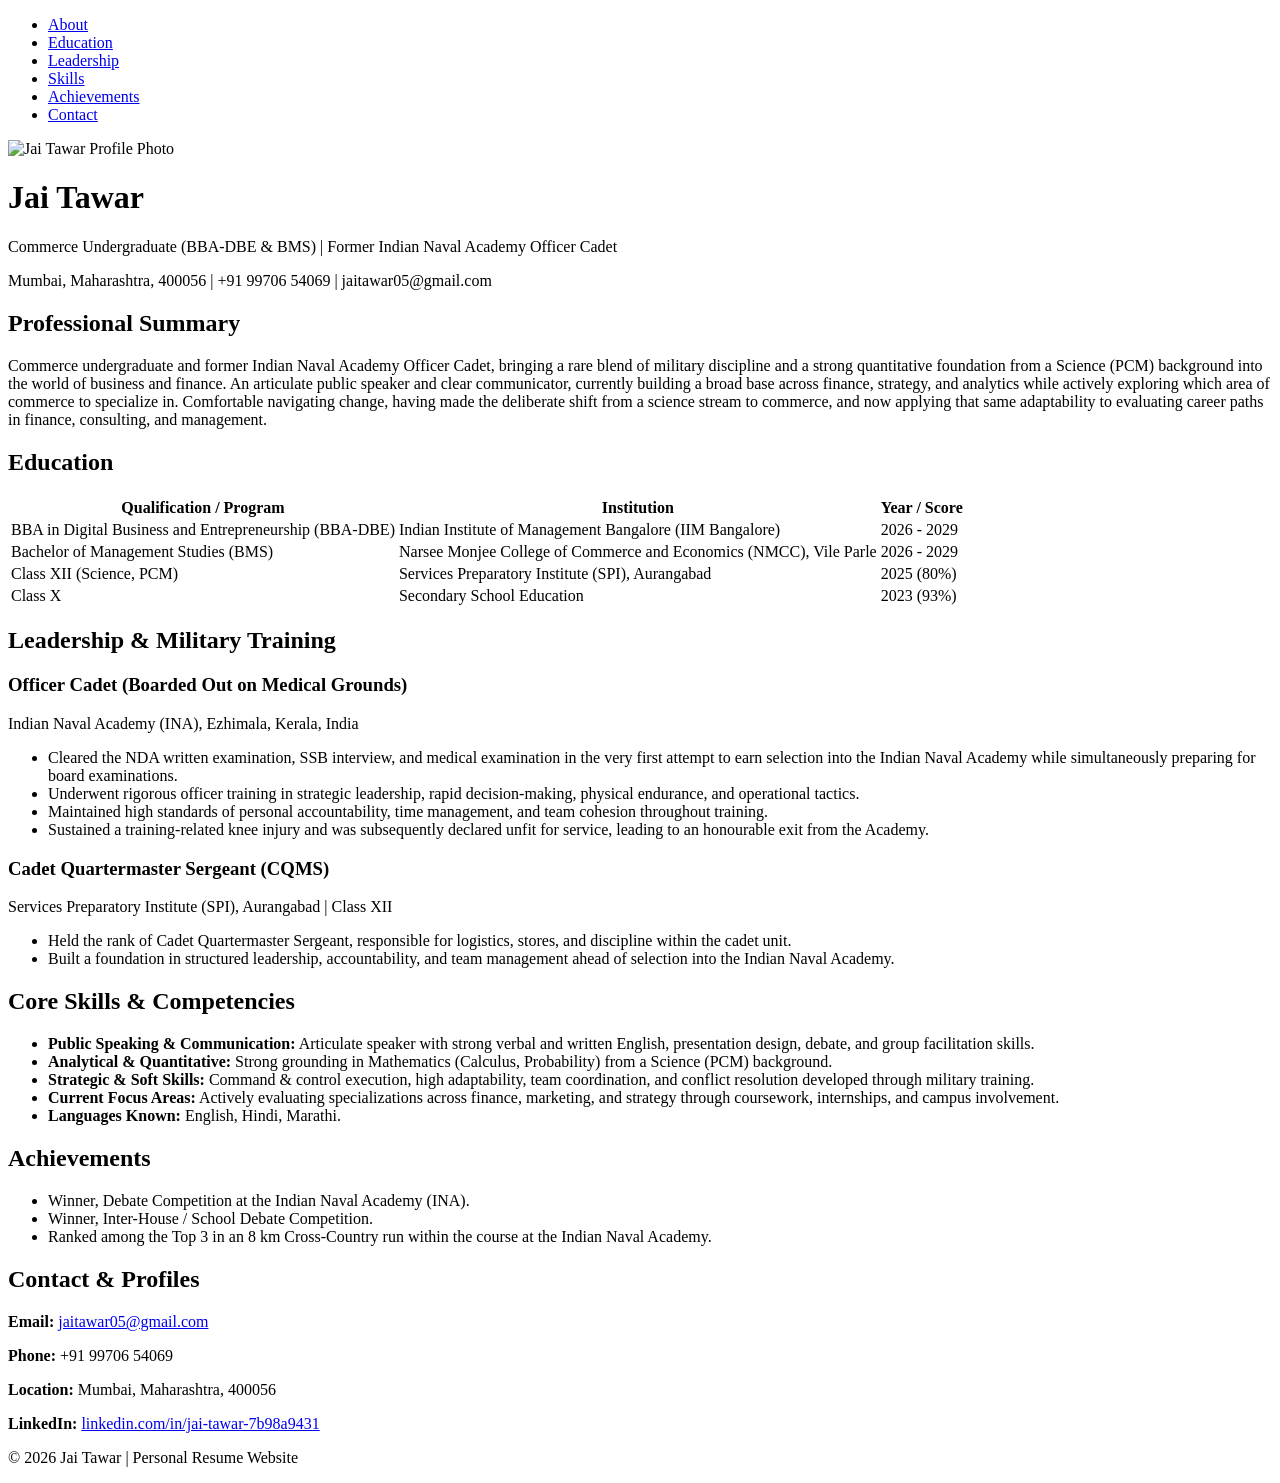
==== index.html @ 88f39ac0 "Rename index.html.html to index.html" ====
<!DOCTYPE html>
<html lang="en">
<head>
    <meta charset="UTF-8">
    <meta name="viewport" content="width=device-width, initial-scale=1.0">
    <title>Jai Tawar - Personal Resume</title>
    <link rel="stylesheet" href="style.css">
</head>
<body>

    <!-- Navigation Bar -->
    <nav id="navbar">
        <ul>
            <li><a href="#about">About</a></li>
            <li><a href="#education">Education</a></li>
            <li><a href="#leadership">Leadership</a></li>
            <li><a href="#skills">Skills</a></li>
            <li><a href="#achievements">Achievements</a></li>
            <li><a href="#contact">Contact</a></li>
        </ul>
    </nav>

    <!-- Header Section -->
    <header id="top-header">
        <img src="profile.jpg" alt="Jai Tawar Profile Photo" id="profile-pic">
        <h1>Jai Tawar</h1>
        <p class="tagline">Commerce Undergraduate (BBA-DBE &amp; BMS) | Former Indian Naval Academy Officer Cadet</p>
        <p class="contact-line">Mumbai, Maharashtra, 400056 | +91 99706 54069 | jaitawar05@gmail.com</p>
    </header>

    <!-- Main Content Container -->
    <main class="container">

        <!-- Professional Summary Section -->
        <section id="about" class="resume-section">
            <h2>Professional Summary</h2>
            <p>
                Commerce undergraduate and former Indian Naval Academy Officer Cadet, bringing a rare blend of military discipline and a strong quantitative foundation from a Science (PCM) background into the world of business and finance. An articulate public speaker and clear communicator, currently building a broad base across finance, strategy, and analytics while actively exploring which area of commerce to specialize in. Comfortable navigating change, having made the deliberate shift from a science stream to commerce, and now applying that same adaptability to evaluating career paths in finance, consulting, and management.
            </p>
        </section>

        <!-- Education Section -->
        <section id="education" class="resume-section">
            <h2>Education</h2>
            <table>
                <thead>
                    <tr>
                        <th>Qualification / Program</th>
                        <th>Institution</th>
                        <th>Year / Score</th>
                    </tr>
                </thead>
                <tbody>
                    <tr>
                        <td>BBA in Digital Business and Entrepreneurship (BBA-DBE)</td>
                        <td>Indian Institute of Management Bangalore (IIM Bangalore)</td>
                        <td>2026 - 2029</td>
                    </tr>
                    <tr>
                        <td>Bachelor of Management Studies (BMS)</td>
                        <td>Narsee Monjee College of Commerce and Economics (NMCC), Vile Parle</td>
                        <td>2026 - 2029</td>
                    </tr>
                    <tr>
                        <td>Class XII (Science, PCM)</td>
                        <td>Services Preparatory Institute (SPI), Aurangabad</td>
                        <td>2025 (80%)</td>
                    </tr>
                    <tr>
                        <td>Class X</td>
                        <td>Secondary School Education</td>
                        <td>2023 (93%)</td>
                    </tr>
                </tbody>
            </table>
        </section>

        <!-- Leadership & Military Training Section -->
        <section id="leadership" class="resume-section">
            <h2>Leadership &amp; Military Training</h2>

            <article class="experience-card">
                <h3>Officer Cadet (Boarded Out on Medical Grounds)</h3>
                <p class="sub-info">Indian Naval Academy (INA), Ezhimala, Kerala, India</p>
                <ul>
                    <li>Cleared the NDA written examination, SSB interview, and medical examination in the very first attempt to earn selection into the Indian Naval Academy while simultaneously preparing for board examinations.</li>
                    <li>Underwent rigorous officer training in strategic leadership, rapid decision-making, physical endurance, and operational tactics.</li>
                    <li>Maintained high standards of personal accountability, time management, and team cohesion throughout training.</li>
                    <li>Sustained a training-related knee injury and was subsequently declared unfit for service, leading to an honourable exit from the Academy.</li>
                </ul>
            </article>

            <article class="experience-card">
                <h3>Cadet Quartermaster Sergeant (CQMS)</h3>
                <p class="sub-info">Services Preparatory Institute (SPI), Aurangabad | Class XII</p>
                <ul>
                    <li>Held the rank of Cadet Quartermaster Sergeant, responsible for logistics, stores, and discipline within the cadet unit.</li>
                    <li>Built a foundation in structured leadership, accountability, and team management ahead of selection into the Indian Naval Academy.</li>
                </ul>
            </article>
        </section>

        <!-- Core Skills & Competencies Section -->
        <section id="skills" class="resume-section">
            <h2>Core Skills &amp; Competencies</h2>
            <ul class="skills-list">
                <li><strong>Public Speaking &amp; Communication:</strong> Articulate speaker with strong verbal and written English, presentation design, debate, and group facilitation skills.</li>
                <li><strong>Analytical &amp; Quantitative:</strong> Strong grounding in Mathematics (Calculus, Probability) from a Science (PCM) background.</li>
                <li><strong>Strategic &amp; Soft Skills:</strong> Command &amp; control execution, high adaptability, team coordination, and conflict resolution developed through military training.</li>
                <li><strong>Current Focus Areas:</strong> Actively evaluating specializations across finance, marketing, and strategy through coursework, internships, and campus involvement.</li>
                <li><strong>Languages Known:</strong> English, Hindi, Marathi.</li>
            </ul>
        </section>

        <!-- Achievements Section -->
        <section id="achievements" class="resume-section">
            <h2>Achievements</h2>
            <ul>
                <li>Winner, Debate Competition at the Indian Naval Academy (INA).</li>
                <li>Winner, Inter-House / School Debate Competition.</li>
                <li>Ranked among the Top 3 in an 8 km Cross-Country run within the course at the Indian Naval Academy.</li>
            </ul>
        </section>

        <!-- Contact Section -->
        <section id="contact" class="resume-section">
            <h2>Contact &amp; Profiles</h2>
            <p><strong>Email:</strong> <a href="mailto:jaitawar05@gmail.com">jaitawar05@gmail.com</a></p>
            <p><strong>Phone:</strong> +91 99706 54069</p>
            <p><strong>Location:</strong> Mumbai, Maharashtra, 400056</p>
            <p><strong>LinkedIn:</strong> <a href="https://www.linkedin.com/in/jai-tawar-7b98a9431" target="_blank">linkedin.com/in/jai-tawar-7b98a9431</a></p>
        </section>

    </main>

    <!-- Footer -->
    <footer id="page-footer">
        <p>&copy; 2026 Jai Tawar | Personal Resume Website</p>
    </footer>

</body>
</html>
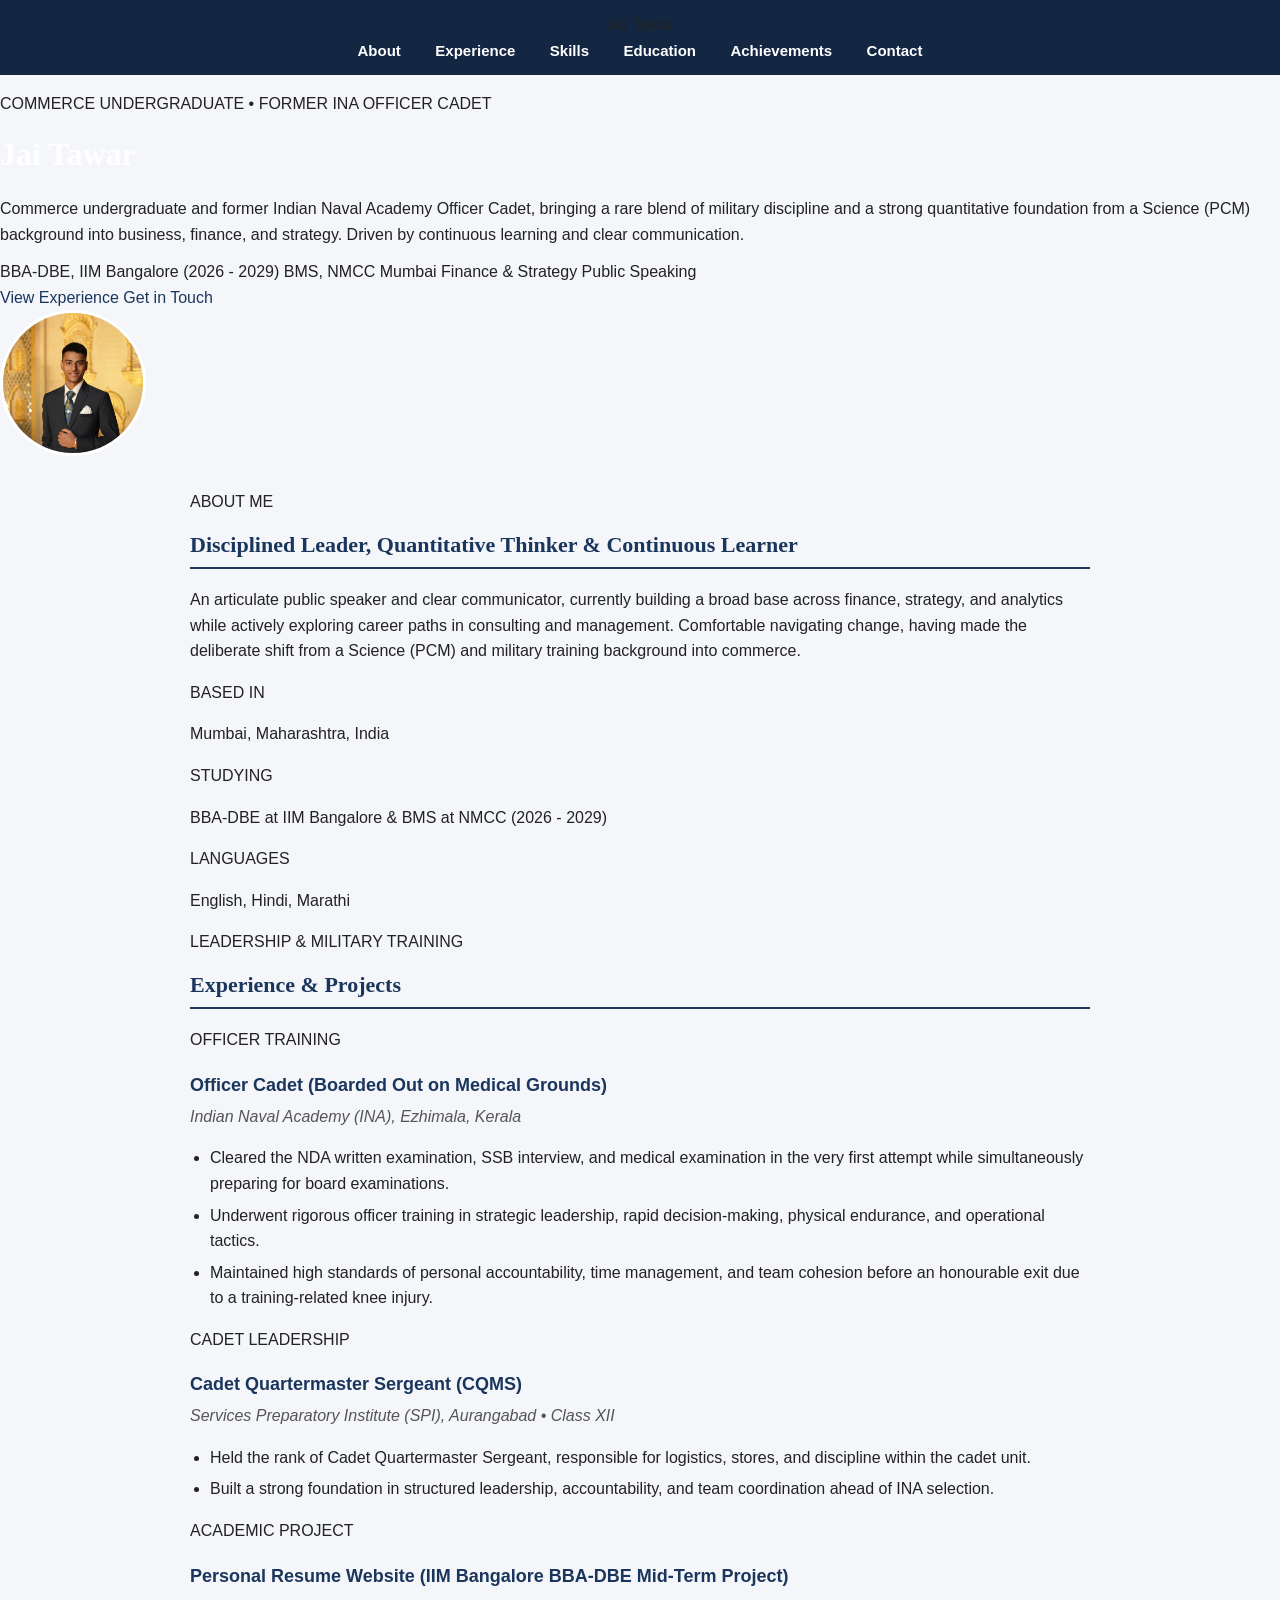
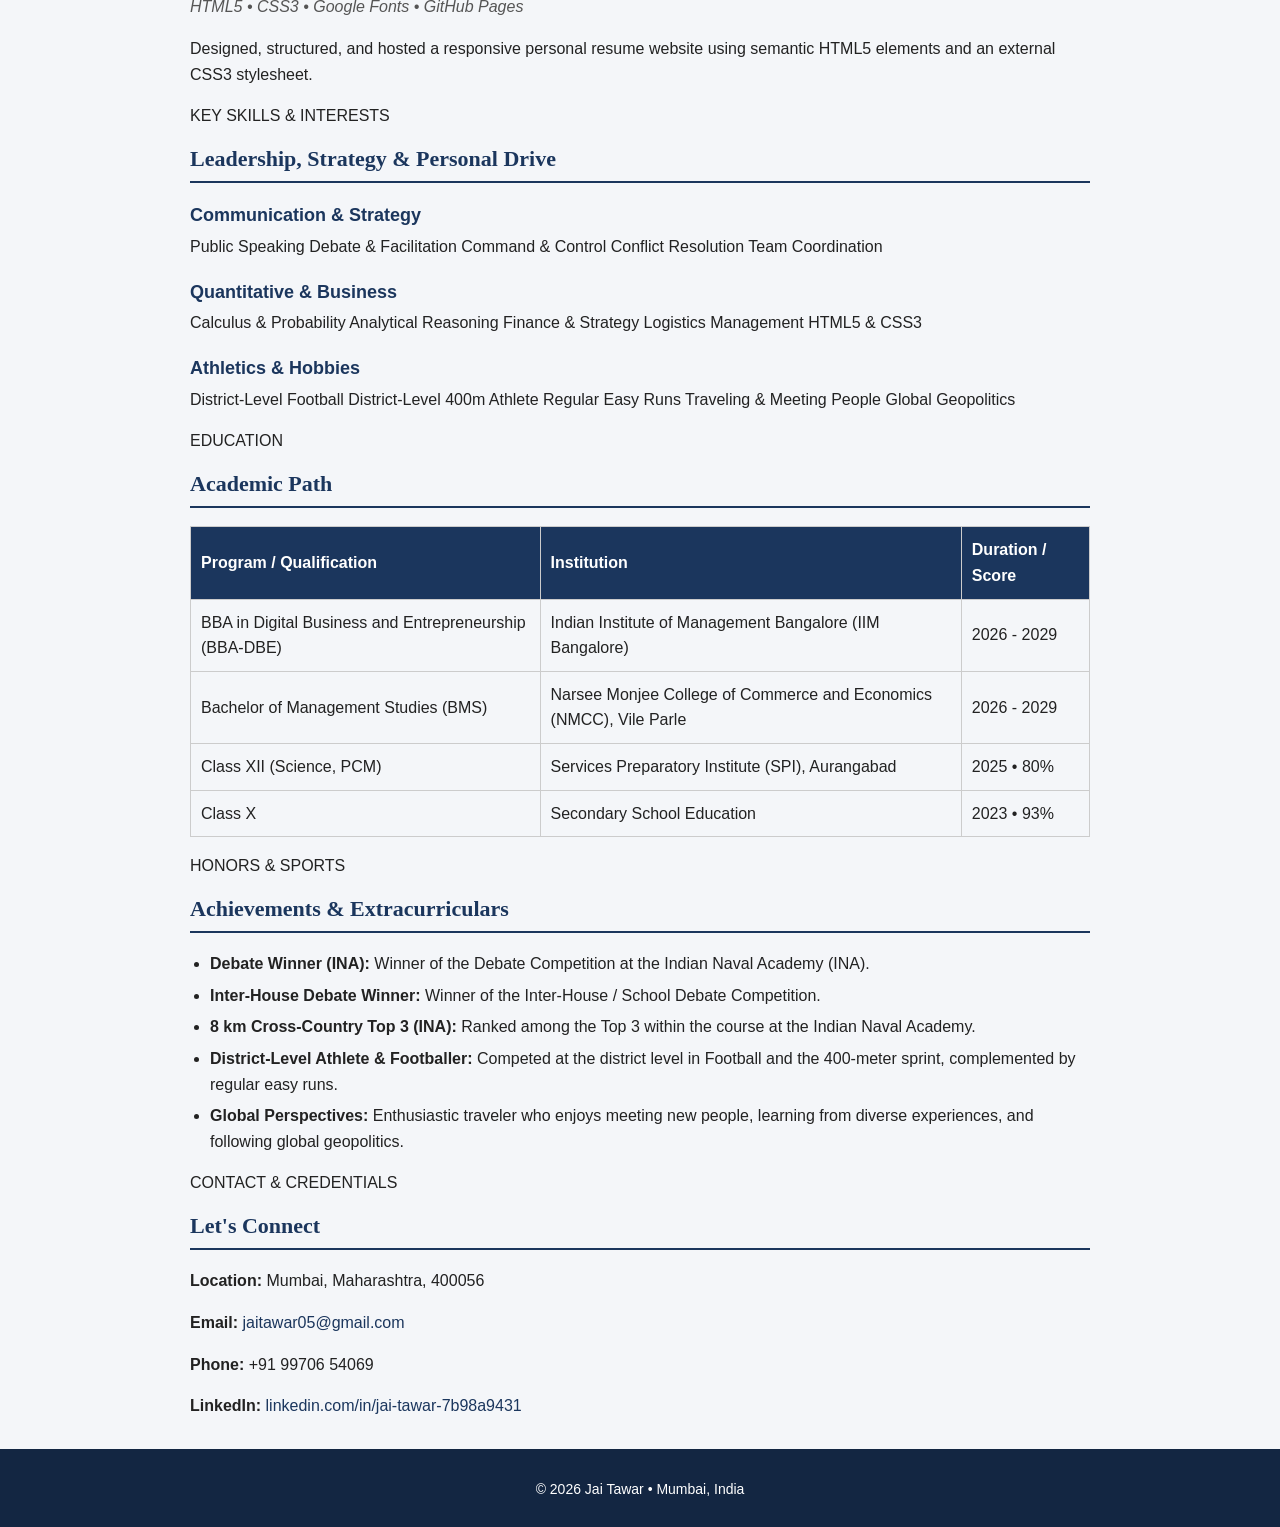
==== commit 1afa5c28: "Update index.html" ====
--- a/index.html
+++ b/index.html
@@ -4,50 +4,156 @@
     <meta charset="UTF-8">
     <meta name="viewport" content="width=device-width, initial-scale=1.0">
     <title>Jai Tawar - Personal Resume</title>
+    <!-- Google Fonts for Editorial Heading & Clean Body Readability -->
+    <link rel="preconnect" href="https://fonts.googleapis.com">
+    <link rel="preconnect" href="https://fonts.gstatic.com" crossorigin>
+    <link href="https://fonts.googleapis.com/css2?family=Plus+Jakarta+Sans:wght@400;500;600;700&display=swap" rel="stylesheet">
     <link rel="stylesheet" href="style.css">
 </head>
 <body>
 
-    <!-- Navigation Bar -->
+    <!-- Sticky Top Navigation Bar -->
     <nav id="navbar">
-        <ul>
-            <li><a href="#about">About</a></li>
-            <li><a href="#education">Education</a></li>
-            <li><a href="#leadership">Leadership</a></li>
-            <li><a href="#skills">Skills</a></li>
-            <li><a href="#achievements">Achievements</a></li>
-            <li><a href="#contact">Contact</a></li>
-        </ul>
+        <div class="nav-inner">
+            <span class="brand-name">Jai Tawar</span>
+            <ul>
+                <li><a href="#about">About</a></li>
+                <li><a href="#leadership">Experience</a></li>
+                <li><a href="#skills">Skills</a></li>
+                <li><a href="#education">Education</a></li>
+                <li><a href="#achievements">Achievements</a></li>
+                <li><a href="#contact">Contact</a></li>
+            </ul>
+        </div>
     </nav>
 
-    <!-- Header Section -->
-    <header id="top-header">
-        <img src="profile.jpg" alt="Jai Tawar Profile Photo" id="profile-pic">
-        <h1>Jai Tawar</h1>
-        <p class="tagline">Commerce Undergraduate (BBA-DBE &amp; BMS) | Former Indian Naval Academy Officer Cadet</p>
-        <p class="contact-line">Mumbai, Maharashtra, 400056 | +91 99706 54069 | jaitawar05@gmail.com</p>
+    <!-- Split Hero Header Section -->
+    <header id="hero-banner">
+        <div class="hero-inner">
+            <div class="hero-text">
+                <p class="eyebrow-gold">COMMERCE UNDERGRADUATE &bull; FORMER INA OFFICER CADET</p>
+                <h1>Jai Tawar</h1>
+                <p class="hero-bio">
+                    Commerce undergraduate and former Indian Naval Academy Officer Cadet, bringing a rare blend of military discipline and a strong quantitative foundation from a Science (PCM) background into business, finance, and strategy. Driven by continuous learning and clear communication.
+                </p>
+                <div class="pill-row">
+                    <span class="pill-tag">BBA-DBE, IIM Bangalore (2026 - 2029)</span>
+                    <span class="pill-tag">BMS, NMCC Mumbai</span>
+                    <span class="pill-tag">Finance &amp; Strategy</span>
+                    <span class="pill-tag">Public Speaking</span>
+                </div>
+                <div class="hero-buttons">
+                    <a href="#leadership" class="btn-gold">View Experience</a>
+                    <a href="#contact" class="btn-outline">Get in Touch</a>
+                </div>
+            </div>
+            <div class="hero-photo-box">
+                <img src="profile.jpg" alt="Jai Tawar Portrait" id="profile-pic">
+            </div>
+        </div>
     </header>
 
     <!-- Main Content Container -->
     <main class="container">
 
-        <!-- Professional Summary Section -->
-        <section id="about" class="resume-section">
-            <h2>Professional Summary</h2>
-            <p>
-                Commerce undergraduate and former Indian Naval Academy Officer Cadet, bringing a rare blend of military discipline and a strong quantitative foundation from a Science (PCM) background into the world of business and finance. An articulate public speaker and clear communicator, currently building a broad base across finance, strategy, and analytics while actively exploring which area of commerce to specialize in. Comfortable navigating change, having made the deliberate shift from a science stream to commerce, and now applying that same adaptability to evaluating career paths in finance, consulting, and management.
-            </p>
-        </section>
-
-        <!-- Education Section -->
-        <section id="education" class="resume-section">
-            <h2>Education</h2>
+        <!-- About Me Card -->
+        <section id="about" class="card-section">
+            <p class="section-label">ABOUT ME</p>
+            <h2>Disciplined Leader, Quantitative Thinker &amp; Continuous Learner</h2>
+            <div class="about-left">
+                <p>
+                    An articulate public speaker and clear communicator, currently building a broad base across finance, strategy, and analytics while actively exploring career paths in consulting and management. Comfortable navigating change, having made the deliberate shift from a Science (PCM) and military training background into commerce.
+                </p>
+            </div>
+            <div class="about-right">
+                <p class="meta-title">BASED IN</p>
+                <p class="meta-value">Mumbai, Maharashtra, India</p>
+                <p class="meta-title">STUDYING</p>
+                <p class="meta-value">BBA-DBE at IIM Bangalore &amp; BMS at NMCC (2026 - 2029)</p>
+                <p class="meta-title">LANGUAGES</p>
+                <p class="meta-value">English, Hindi, Marathi</p>
+            </div>
+        </section>
+
+        <!-- Leadership & Military Training Card -->
+        <section id="leadership" class="card-section">
+            <p class="section-label">LEADERSHIP &amp; MILITARY TRAINING</p>
+            <h2>Experience &amp; Projects</h2>
+
+            <article class="sub-card">
+                <p class="card-tag">OFFICER TRAINING</p>
+                <h3>Officer Cadet (Boarded Out on Medical Grounds)</h3>
+                <p class="sub-info">Indian Naval Academy (INA), Ezhimala, Kerala</p>
+                <ul>
+                    <li>Cleared the NDA written examination, SSB interview, and medical examination in the very first attempt while simultaneously preparing for board examinations.</li>
+                    <li>Underwent rigorous officer training in strategic leadership, rapid decision-making, physical endurance, and operational tactics.</li>
+                    <li>Maintained high standards of personal accountability, time management, and team cohesion before an honourable exit due to a training-related knee injury.</li>
+                </ul>
+            </article>
+
+            <article class="sub-card">
+                <p class="card-tag">CADET LEADERSHIP</p>
+                <h3>Cadet Quartermaster Sergeant (CQMS)</h3>
+                <p class="sub-info">Services Preparatory Institute (SPI), Aurangabad &bull; Class XII</p>
+                <ul>
+                    <li>Held the rank of Cadet Quartermaster Sergeant, responsible for logistics, stores, and discipline within the cadet unit.</li>
+                    <li>Built a strong foundation in structured leadership, accountability, and team coordination ahead of INA selection.</li>
+                </ul>
+            </article>
+
+            <article class="sub-card full-width-card">
+                <p class="card-tag">ACADEMIC PROJECT</p>
+                <h3>Personal Resume Website (IIM Bangalore BBA-DBE Mid-Term Project)</h3>
+                <p class="sub-info">HTML5 &bull; CSS3 &bull; Google Fonts &bull; GitHub Pages</p>
+                <p>
+                    Designed, structured, and hosted a responsive personal resume website using semantic HTML5 elements and an external CSS3 stylesheet.
+                </p>
+            </article>
+        </section>
+
+        <!-- Key Skills & Hobbies Section -->
+        <section id="skills" class="card-section">
+            <p class="section-label">KEY SKILLS &amp; INTERESTS</p>
+            <h2>Leadership, Strategy &amp; Personal Drive</h2>
+
+            <div class="three-col-box">
+                <h3>Communication &amp; Strategy</h3>
+                <span class="skill-pill">Public Speaking</span>
+                <span class="skill-pill">Debate &amp; Facilitation</span>
+                <span class="skill-pill">Command &amp; Control</span>
+                <span class="skill-pill">Conflict Resolution</span>
+                <span class="skill-pill">Team Coordination</span>
+            </div>
+
+            <div class="three-col-box">
+                <h3>Quantitative &amp; Business</h3>
+                <span class="skill-pill">Calculus &amp; Probability</span>
+                <span class="skill-pill">Analytical Reasoning</span>
+                <span class="skill-pill">Finance &amp; Strategy</span>
+                <span class="skill-pill">Logistics Management</span>
+                <span class="skill-pill">HTML5 &amp; CSS3</span>
+            </div>
+
+            <div class="three-col-box">
+                <h3>Athletics &amp; Hobbies</h3>
+                <span class="skill-pill">District-Level Football</span>
+                <span class="skill-pill">District-Level 400m Athlete</span>
+                <span class="skill-pill">Regular Easy Runs</span>
+                <span class="skill-pill">Traveling &amp; Meeting People</span>
+                <span class="skill-pill">Global Geopolitics</span>
+            </div>
+        </section>
+
+        <!-- Education Path Section -->
+        <section id="education" class="card-section">
+            <p class="section-label">EDUCATION</p>
+            <h2>Academic Path</h2>
             <table>
                 <thead>
                     <tr>
-                        <th>Qualification / Program</th>
+                        <th>Program / Qualification</th>
                         <th>Institution</th>
-                        <th>Year / Score</th>
+                        <th>Duration / Score</th>
                     </tr>
                 </thead>
                 <tbody>
@@ -64,70 +170,37 @@
                     <tr>
                         <td>Class XII (Science, PCM)</td>
                         <td>Services Preparatory Institute (SPI), Aurangabad</td>
-                        <td>2025 (80%)</td>
+                        <td>2025 &bull; 80%</td>
                     </tr>
                     <tr>
                         <td>Class X</td>
                         <td>Secondary School Education</td>
-                        <td>2023 (93%)</td>
+                        <td>2023 &bull; 93%</td>
                     </tr>
                 </tbody>
             </table>
         </section>
 
-        <!-- Leadership & Military Training Section -->
-        <section id="leadership" class="resume-section">
-            <h2>Leadership &amp; Military Training</h2>
-
-            <article class="experience-card">
-                <h3>Officer Cadet (Boarded Out on Medical Grounds)</h3>
-                <p class="sub-info">Indian Naval Academy (INA), Ezhimala, Kerala, India</p>
-                <ul>
-                    <li>Cleared the NDA written examination, SSB interview, and medical examination in the very first attempt to earn selection into the Indian Naval Academy while simultaneously preparing for board examinations.</li>
-                    <li>Underwent rigorous officer training in strategic leadership, rapid decision-making, physical endurance, and operational tactics.</li>
-                    <li>Maintained high standards of personal accountability, time management, and team cohesion throughout training.</li>
-                    <li>Sustained a training-related knee injury and was subsequently declared unfit for service, leading to an honourable exit from the Academy.</li>
-                </ul>
-            </article>
-
-            <article class="experience-card">
-                <h3>Cadet Quartermaster Sergeant (CQMS)</h3>
-                <p class="sub-info">Services Preparatory Institute (SPI), Aurangabad | Class XII</p>
-                <ul>
-                    <li>Held the rank of Cadet Quartermaster Sergeant, responsible for logistics, stores, and discipline within the cadet unit.</li>
-                    <li>Built a foundation in structured leadership, accountability, and team management ahead of selection into the Indian Naval Academy.</li>
-                </ul>
-            </article>
-        </section>
-
-        <!-- Core Skills & Competencies Section -->
-        <section id="skills" class="resume-section">
-            <h2>Core Skills &amp; Competencies</h2>
-            <ul class="skills-list">
-                <li><strong>Public Speaking &amp; Communication:</strong> Articulate speaker with strong verbal and written English, presentation design, debate, and group facilitation skills.</li>
-                <li><strong>Analytical &amp; Quantitative:</strong> Strong grounding in Mathematics (Calculus, Probability) from a Science (PCM) background.</li>
-                <li><strong>Strategic &amp; Soft Skills:</strong> Command &amp; control execution, high adaptability, team coordination, and conflict resolution developed through military training.</li>
-                <li><strong>Current Focus Areas:</strong> Actively evaluating specializations across finance, marketing, and strategy through coursework, internships, and campus involvement.</li>
-                <li><strong>Languages Known:</strong> English, Hindi, Marathi.</li>
+        <!-- Honors & Achievements Section -->
+        <section id="achievements" class="card-section">
+            <p class="section-label">HONORS &amp; SPORTS</p>
+            <h2>Achievements &amp; Extracurriculars</h2>
+            <ul>
+                <li><strong>Debate Winner (INA):</strong> Winner of the Debate Competition at the Indian Naval Academy (INA).</li>
+                <li><strong>Inter-House Debate Winner:</strong> Winner of the Inter-House / School Debate Competition.</li>
+                <li><strong>8 km Cross-Country Top 3 (INA):</strong> Ranked among the Top 3 within the course at the Indian Naval Academy.</li>
+                <li><strong>District-Level Athlete &amp; Footballer:</strong> Competed at the district level in Football and the 400-meter sprint, complemented by regular easy runs.</li>
+                <li><strong>Global Perspectives:</strong> Enthusiastic traveler who enjoys meeting new people, learning from diverse experiences, and following global geopolitics.</li>
             </ul>
         </section>
 
-        <!-- Achievements Section -->
-        <section id="achievements" class="resume-section">
-            <h2>Achievements</h2>
-            <ul>
-                <li>Winner, Debate Competition at the Indian Naval Academy (INA).</li>
-                <li>Winner, Inter-House / School Debate Competition.</li>
-                <li>Ranked among the Top 3 in an 8 km Cross-Country run within the course at the Indian Naval Academy.</li>
-            </ul>
-        </section>
-
         <!-- Contact Section -->
-        <section id="contact" class="resume-section">
-            <h2>Contact &amp; Profiles</h2>
+        <section id="contact" class="card-section">
+            <p class="section-label">CONTACT &amp; CREDENTIALS</p>
+            <h2>Let's Connect</h2>
+            <p><strong>Location:</strong> Mumbai, Maharashtra, 400056</p>
             <p><strong>Email:</strong> <a href="mailto:jaitawar05@gmail.com">jaitawar05@gmail.com</a></p>
             <p><strong>Phone:</strong> +91 99706 54069</p>
-            <p><strong>Location:</strong> Mumbai, Maharashtra, 400056</p>
             <p><strong>LinkedIn:</strong> <a href="https://www.linkedin.com/in/jai-tawar-7b98a9431" target="_blank">linkedin.com/in/jai-tawar-7b98a9431</a></p>
         </section>
 
@@ -135,7 +208,7 @@
 
     <!-- Footer -->
     <footer id="page-footer">
-        <p>&copy; 2026 Jai Tawar | Personal Resume Website</p>
+        <p>&copy; 2026 Jai Tawar &bull; Mumbai, India</p>
     </footer>
 
 </body>
--- a/style.css
+++ b/style.css
@@ -0,0 +1,161 @@
+/* Element Selectors for Base Styling */
+body {
+    font-family: Arial, Helvetica, sans-serif;
+    background-color: #f4f6f9;
+    color: #222222;
+    margin: 0;
+    padding: 0;
+    line-height: 1.6;
+}
+
+h1 {
+    font-family: Georgia, "Times New Roman", serif;
+    font-size: 32px;
+    margin: 10px 0 5px 0;
+    color: #ffffff;
+}
+
+h2 {
+    font-family: Georgia, "Times New Roman", serif;
+    font-size: 22px;
+    color: #1b365d;
+    border-bottom: 2px solid #1b365d;
+    padding-bottom: 5px;
+    margin-top: 0;
+}
+
+h3 {
+    font-size: 18px;
+    color: #1b365d;
+    margin-bottom: 4px;
+}
+
+p {
+    margin-bottom: 12px;
+}
+
+ul {
+    padding-left: 20px;
+}
+
+li {
+    margin-bottom: 6px;
+}
+
+a {
+    color: #1b365d;
+    text-decoration: none;
+}
+
+a:hover {
+    text-decoration: underline;
+}
+
+/* Table Styling for Education Section */
+table {
+    width: 100%;
+    border-collapse: collapse;
+    margin-top: 10px;
+}
+
+th, td {
+    border: 1px solid #cccccc;
+    padding: 10px;
+    text-align: left;
+}
+
+th {
+    background-color: #1b365d;
+    color: #ffffff;
+}
+
+/* ID Selectors for Unique Page Sections */
+#navbar {
+    background-color: #132642;
+    padding: 12px 0;
+    text-align: center;
+    position: sticky;
+    top: 0;
+}
+
+#navbar ul {
+    list-style-type: none;
+    margin: 0;
+    padding: 0;
+}
+
+#navbar li {
+    display: inline-block;
+    margin: 0 15px;
+}
+
+#navbar a {
+    color: #ffffff;
+    font-weight: bold;
+    font-size: 15px;
+}
+
+#top-header {
+    background-color: #1b365d;
+    color: #ffffff;
+    text-align: center;
+    padding: 35px 20px;
+}
+
+#profile-pic {
+    width: 140px;
+    height: 140px;
+    border-radius: 50%;
+    border: 3px solid #ffffff;
+    object-fit: cover;
+    object-position: top;
+}
+
+#page-footer {
+    background-color: #132642;
+    color: #ffffff;
+    text-align: center;
+    padding: 15px;
+    margin-top: 30px;
+    font-size: 14px;
+}
+
+/* Class Selectors for Reusable Containers and Text */
+.container {
+    width: 85%;
+    max-width: 900px;
+    margin: 25px auto;
+}
+
+.resume-section {
+    background-color: #ffffff;
+    padding: 25px;
+    margin-bottom: 20px;
+    border: 1px solid #dddddd;
+}
+
+.experience-card {
+    background-color: #f9fbfd;
+    border-left: 4px solid #1b365d;
+    padding: 12px 18px;
+    margin-bottom: 15px;
+}
+
+.tagline {
+    font-size: 16px;
+    color: #e0e8f5;
+    margin: 5px 0;
+}
+
+.contact-line {
+    font-size: 14px;
+    color: #cbd7ea;
+    margin: 0;
+}
+
+.sub-info {
+    font-style: italic;
+    color: #555555;
+    margin-top: 0;
+    margin-bottom: 8px;
+}
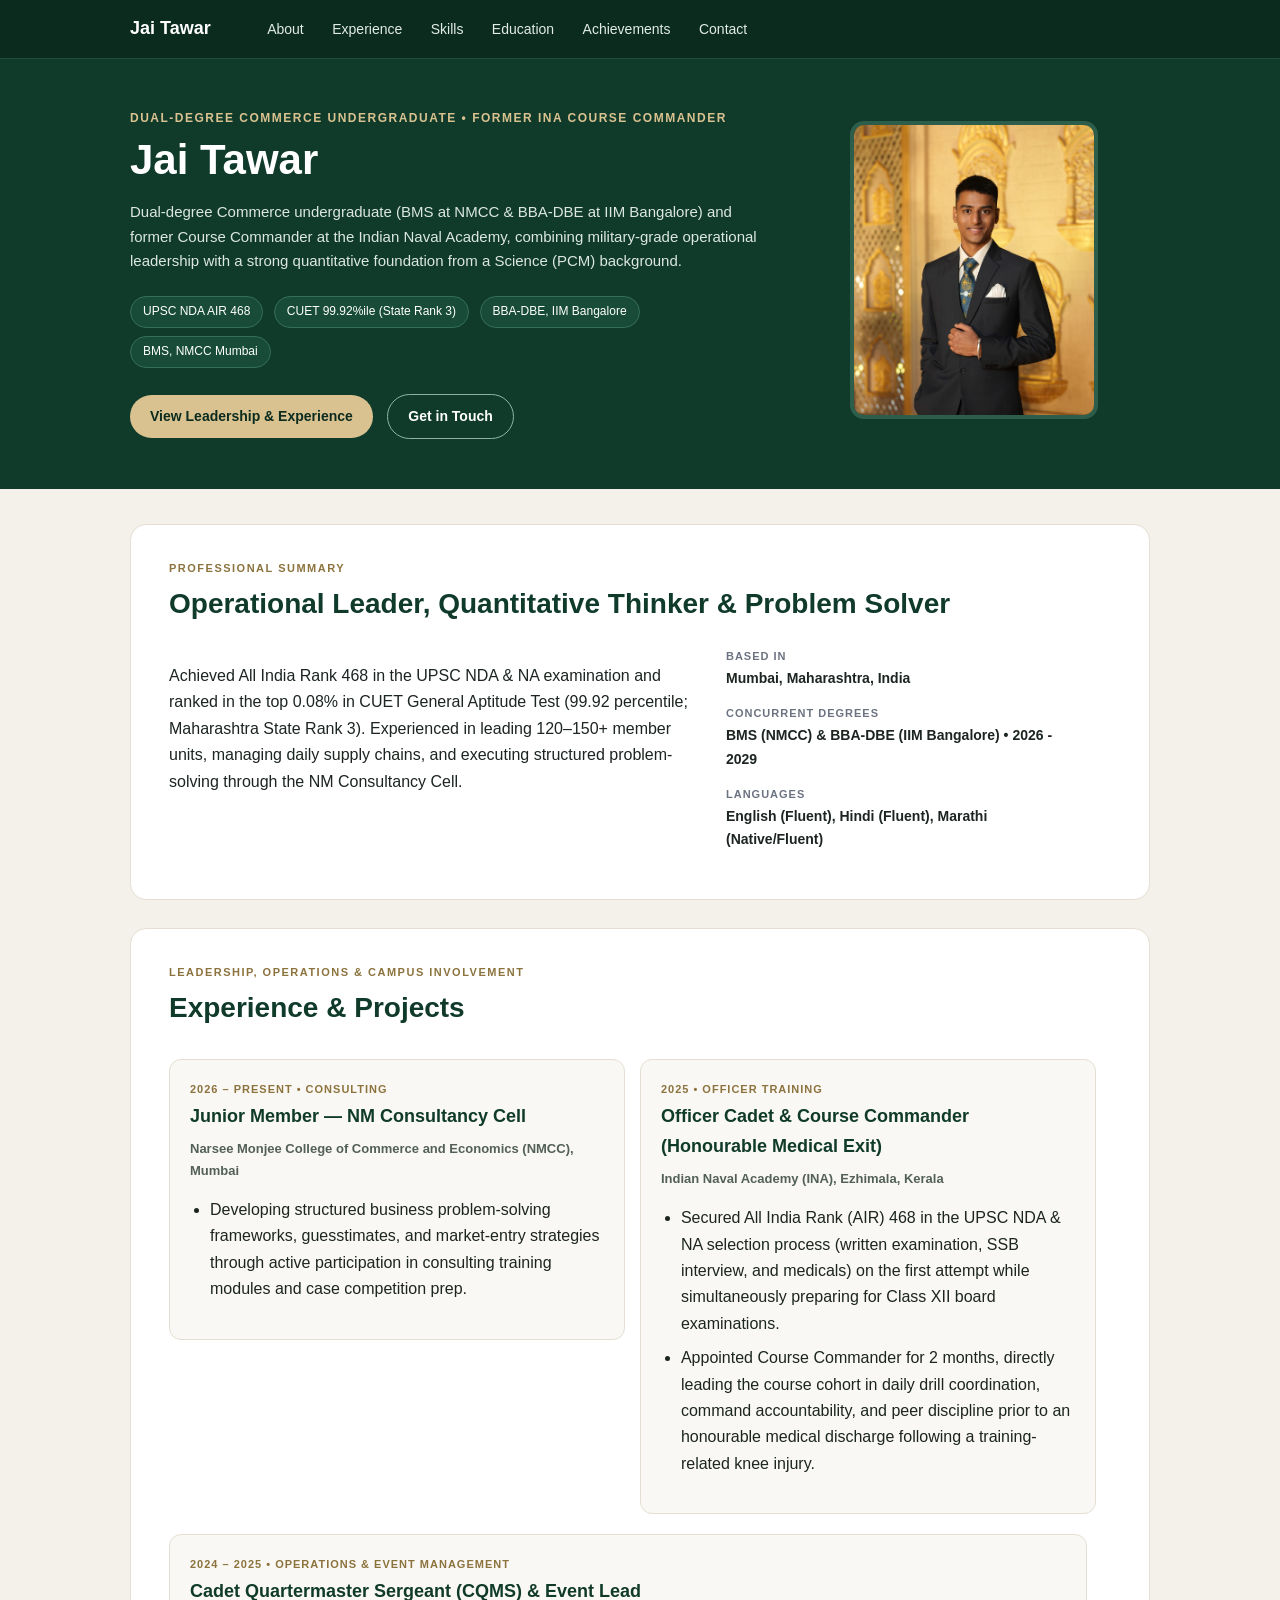
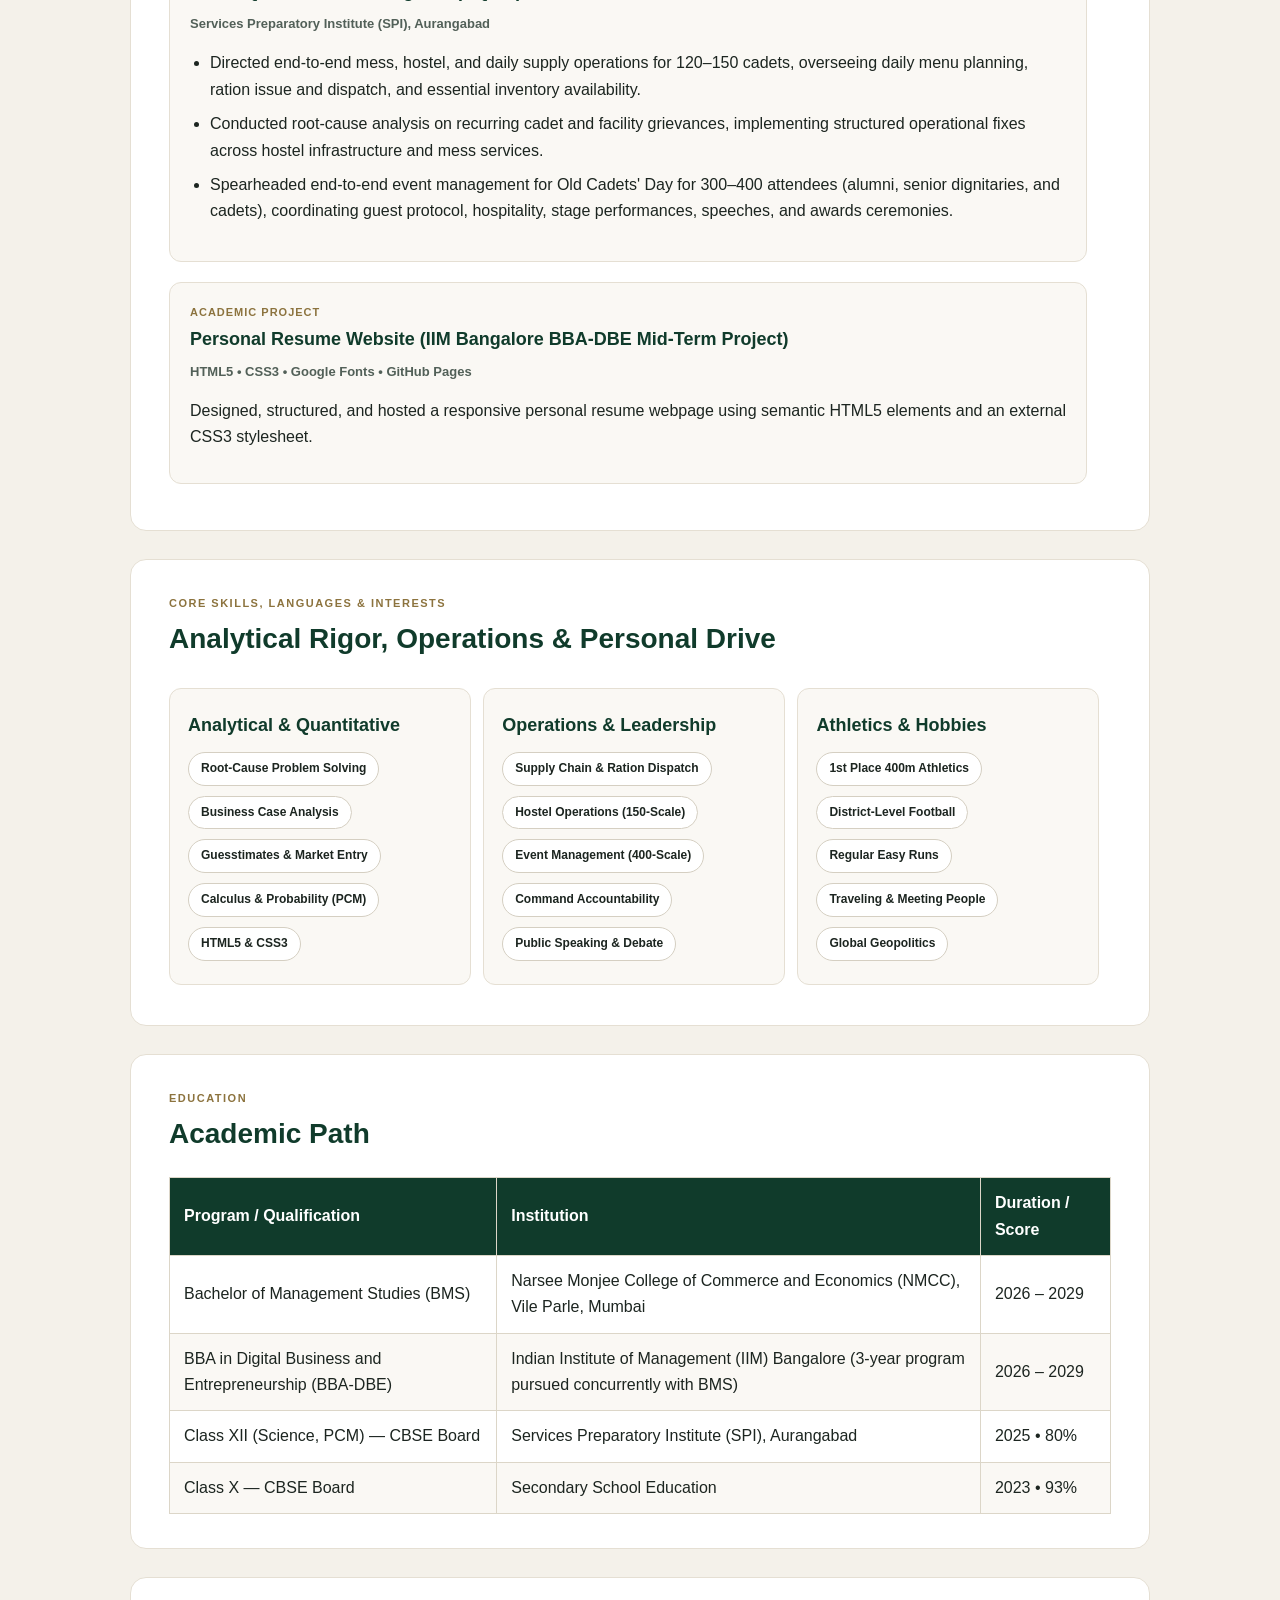
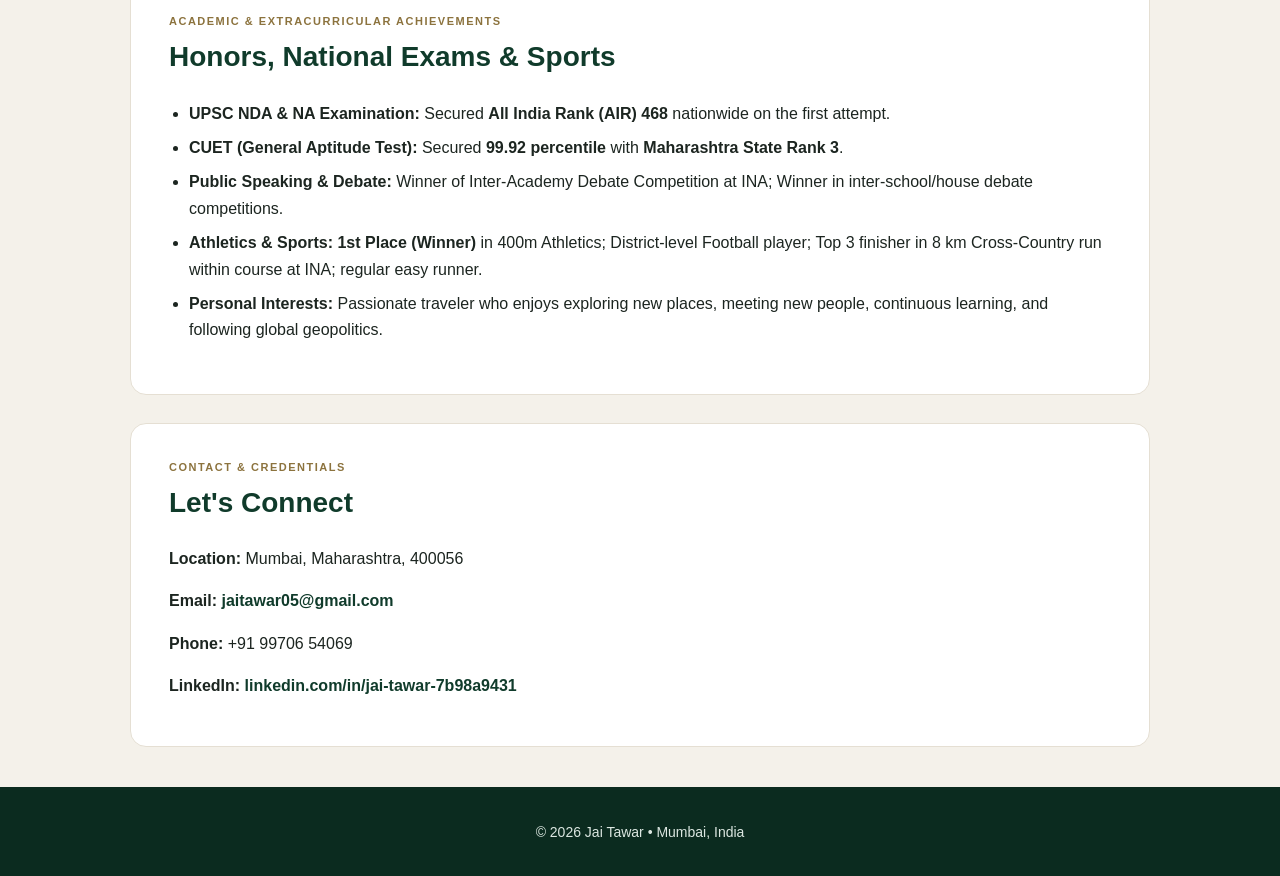
==== commit 62b08c3a: "Update index.html" ====
--- a/index.html
+++ b/index.html
@@ -4,7 +4,7 @@
     <meta charset="UTF-8">
     <meta name="viewport" content="width=device-width, initial-scale=1.0">
     <title>Jai Tawar - Personal Resume</title>
-    <!-- Google Fonts for Editorial Heading & Clean Body Readability -->
+    <!-- Google Fonts for Clean Editorial Readability -->
     <link rel="preconnect" href="https://fonts.googleapis.com">
     <link rel="preconnect" href="https://fonts.gstatic.com" crossorigin>
     <link href="https://fonts.googleapis.com/css2?family=Plus+Jakarta+Sans:wght@400;500;600;700&display=swap" rel="stylesheet">
@@ -31,19 +31,19 @@
     <header id="hero-banner">
         <div class="hero-inner">
             <div class="hero-text">
-                <p class="eyebrow-gold">COMMERCE UNDERGRADUATE &bull; FORMER INA OFFICER CADET</p>
+                <p class="eyebrow-gold">DUAL-DEGREE COMMERCE UNDERGRADUATE &bull; FORMER INA COURSE COMMANDER</p>
                 <h1>Jai Tawar</h1>
                 <p class="hero-bio">
-                    Commerce undergraduate and former Indian Naval Academy Officer Cadet, bringing a rare blend of military discipline and a strong quantitative foundation from a Science (PCM) background into business, finance, and strategy. Driven by continuous learning and clear communication.
+                    Dual-degree Commerce undergraduate (BMS at NMCC &amp; BBA-DBE at IIM Bangalore) and former Course Commander at the Indian Naval Academy, combining military-grade operational leadership with a strong quantitative foundation from a Science (PCM) background.
                 </p>
                 <div class="pill-row">
-                    <span class="pill-tag">BBA-DBE, IIM Bangalore (2026 - 2029)</span>
+                    <span class="pill-tag">UPSC NDA AIR 468</span>
+                    <span class="pill-tag">CUET 99.92%ile (State Rank 3)</span>
+                    <span class="pill-tag">BBA-DBE, IIM Bangalore</span>
                     <span class="pill-tag">BMS, NMCC Mumbai</span>
-                    <span class="pill-tag">Finance &amp; Strategy</span>
-                    <span class="pill-tag">Public Speaking</span>
                 </div>
                 <div class="hero-buttons">
-                    <a href="#leadership" class="btn-gold">View Experience</a>
+                    <a href="#leadership" class="btn-gold">View Leadership &amp; Experience</a>
                     <a href="#contact" class="btn-outline">Get in Touch</a>
                 </div>
             </div>
@@ -58,46 +58,55 @@
 
         <!-- About Me Card -->
         <section id="about" class="card-section">
-            <p class="section-label">ABOUT ME</p>
-            <h2>Disciplined Leader, Quantitative Thinker &amp; Continuous Learner</h2>
+            <p class="section-label">PROFESSIONAL SUMMARY</p>
+            <h2>Operational Leader, Quantitative Thinker &amp; Problem Solver</h2>
             <div class="about-left">
                 <p>
-                    An articulate public speaker and clear communicator, currently building a broad base across finance, strategy, and analytics while actively exploring career paths in consulting and management. Comfortable navigating change, having made the deliberate shift from a Science (PCM) and military training background into commerce.
+                    Achieved All India Rank 468 in the UPSC NDA &amp; NA examination and ranked in the top 0.08% in CUET General Aptitude Test (99.92 percentile; Maharashtra State Rank 3). Experienced in leading 120–150+ member units, managing daily supply chains, and executing structured problem-solving through the NM Consultancy Cell.
                 </p>
             </div>
             <div class="about-right">
                 <p class="meta-title">BASED IN</p>
                 <p class="meta-value">Mumbai, Maharashtra, India</p>
-                <p class="meta-title">STUDYING</p>
-                <p class="meta-value">BBA-DBE at IIM Bangalore &amp; BMS at NMCC (2026 - 2029)</p>
+                <p class="meta-title">CONCURRENT DEGREES</p>
+                <p class="meta-value">BMS (NMCC) &amp; BBA-DBE (IIM Bangalore) &bull; 2026 - 2029</p>
                 <p class="meta-title">LANGUAGES</p>
-                <p class="meta-value">English, Hindi, Marathi</p>
-            </div>
-        </section>
-
-        <!-- Leadership & Military Training Card -->
+                <p class="meta-value">English (Fluent), Hindi (Fluent), Marathi (Native/Fluent)</p>
+            </div>
+        </section>
+
+        <!-- Leadership, Operations & Campus Involvement -->
         <section id="leadership" class="card-section">
-            <p class="section-label">LEADERSHIP &amp; MILITARY TRAINING</p>
+            <p class="section-label">LEADERSHIP, OPERATIONS &amp; CAMPUS INVOLVEMENT</p>
             <h2>Experience &amp; Projects</h2>
 
             <article class="sub-card">
-                <p class="card-tag">OFFICER TRAINING</p>
-                <h3>Officer Cadet (Boarded Out on Medical Grounds)</h3>
+                <p class="card-tag">2026 &ndash; PRESENT &bull; CONSULTING</p>
+                <h3>Junior Member &mdash; NM Consultancy Cell</h3>
+                <p class="sub-info">Narsee Monjee College of Commerce and Economics (NMCC), Mumbai</p>
+                <ul>
+                    <li>Developing structured business problem-solving frameworks, guesstimates, and market-entry strategies through active participation in consulting training modules and case competition prep.</li>
+                </ul>
+            </article>
+
+            <article class="sub-card">
+                <p class="card-tag">2025 &bull; OFFICER TRAINING</p>
+                <h3>Officer Cadet &amp; Course Commander (Honourable Medical Exit)</h3>
                 <p class="sub-info">Indian Naval Academy (INA), Ezhimala, Kerala</p>
                 <ul>
-                    <li>Cleared the NDA written examination, SSB interview, and medical examination in the very first attempt while simultaneously preparing for board examinations.</li>
-                    <li>Underwent rigorous officer training in strategic leadership, rapid decision-making, physical endurance, and operational tactics.</li>
-                    <li>Maintained high standards of personal accountability, time management, and team cohesion before an honourable exit due to a training-related knee injury.</li>
+                    <li>Secured All India Rank (AIR) 468 in the UPSC NDA &amp; NA selection process (written examination, SSB interview, and medicals) on the first attempt while simultaneously preparing for Class XII board examinations.</li>
+                    <li>Appointed Course Commander for 2 months, directly leading the course cohort in daily drill coordination, command accountability, and peer discipline prior to an honourable medical discharge following a training-related knee injury.</li>
                 </ul>
             </article>
 
-            <article class="sub-card">
-                <p class="card-tag">CADET LEADERSHIP</p>
-                <h3>Cadet Quartermaster Sergeant (CQMS)</h3>
-                <p class="sub-info">Services Preparatory Institute (SPI), Aurangabad &bull; Class XII</p>
+            <article class="sub-card full-width-card">
+                <p class="card-tag">2024 &ndash; 2025 &bull; OPERATIONS &amp; EVENT MANAGEMENT</p>
+                <h3>Cadet Quartermaster Sergeant (CQMS) &amp; Event Lead</h3>
+                <p class="sub-info">Services Preparatory Institute (SPI), Aurangabad</p>
                 <ul>
-                    <li>Held the rank of Cadet Quartermaster Sergeant, responsible for logistics, stores, and discipline within the cadet unit.</li>
-                    <li>Built a strong foundation in structured leadership, accountability, and team coordination ahead of INA selection.</li>
+                    <li>Directed end-to-end mess, hostel, and daily supply operations for 120–150 cadets, overseeing daily menu planning, ration issue and dispatch, and essential inventory availability.</li>
+                    <li>Conducted root-cause analysis on recurring cadet and facility grievances, implementing structured operational fixes across hostel infrastructure and mess services.</li>
+                    <li>Spearheaded end-to-end event management for Old Cadets' Day for 300–400 attendees (alumni, senior dignitaries, and cadets), coordinating guest protocol, hospitality, stage performances, speeches, and awards ceremonies.</li>
                 </ul>
             </article>
 
@@ -106,38 +115,38 @@
                 <h3>Personal Resume Website (IIM Bangalore BBA-DBE Mid-Term Project)</h3>
                 <p class="sub-info">HTML5 &bull; CSS3 &bull; Google Fonts &bull; GitHub Pages</p>
                 <p>
-                    Designed, structured, and hosted a responsive personal resume website using semantic HTML5 elements and an external CSS3 stylesheet.
+                    Designed, structured, and hosted a responsive personal resume webpage using semantic HTML5 elements and an external CSS3 stylesheet.
                 </p>
             </article>
         </section>
 
-        <!-- Key Skills & Hobbies Section -->
+        <!-- Key Skills & Personal Interests Section -->
         <section id="skills" class="card-section">
-            <p class="section-label">KEY SKILLS &amp; INTERESTS</p>
-            <h2>Leadership, Strategy &amp; Personal Drive</h2>
+            <p class="section-label">CORE SKILLS, LANGUAGES &amp; INTERESTS</p>
+            <h2>Analytical Rigor, Operations &amp; Personal Drive</h2>
 
             <div class="three-col-box">
-                <h3>Communication &amp; Strategy</h3>
-                <span class="skill-pill">Public Speaking</span>
-                <span class="skill-pill">Debate &amp; Facilitation</span>
-                <span class="skill-pill">Command &amp; Control</span>
-                <span class="skill-pill">Conflict Resolution</span>
-                <span class="skill-pill">Team Coordination</span>
+                <h3>Analytical &amp; Quantitative</h3>
+                <span class="skill-pill">Root-Cause Problem Solving</span>
+                <span class="skill-pill">Business Case Analysis</span>
+                <span class="skill-pill">Guesstimates &amp; Market Entry</span>
+                <span class="skill-pill">Calculus &amp; Probability (PCM)</span>
+                <span class="skill-pill">HTML5 &amp; CSS3</span>
             </div>
 
             <div class="three-col-box">
-                <h3>Quantitative &amp; Business</h3>
-                <span class="skill-pill">Calculus &amp; Probability</span>
-                <span class="skill-pill">Analytical Reasoning</span>
-                <span class="skill-pill">Finance &amp; Strategy</span>
-                <span class="skill-pill">Logistics Management</span>
-                <span class="skill-pill">HTML5 &amp; CSS3</span>
+                <h3>Operations &amp; Leadership</h3>
+                <span class="skill-pill">Supply Chain &amp; Ration Dispatch</span>
+                <span class="skill-pill">Hostel Operations (150-Scale)</span>
+                <span class="skill-pill">Event Management (400-Scale)</span>
+                <span class="skill-pill">Command Accountability</span>
+                <span class="skill-pill">Public Speaking &amp; Debate</span>
             </div>
 
             <div class="three-col-box">
                 <h3>Athletics &amp; Hobbies</h3>
+                <span class="skill-pill">1st Place 400m Athletics</span>
                 <span class="skill-pill">District-Level Football</span>
-                <span class="skill-pill">District-Level 400m Athlete</span>
                 <span class="skill-pill">Regular Easy Runs</span>
                 <span class="skill-pill">Traveling &amp; Meeting People</span>
                 <span class="skill-pill">Global Geopolitics</span>
@@ -158,22 +167,22 @@
                 </thead>
                 <tbody>
                     <tr>
+                        <td>Bachelor of Management Studies (BMS)</td>
+                        <td>Narsee Monjee College of Commerce and Economics (NMCC), Vile Parle, Mumbai</td>
+                        <td>2026 &ndash; 2029</td>
+                    </tr>
+                    <tr>
                         <td>BBA in Digital Business and Entrepreneurship (BBA-DBE)</td>
-                        <td>Indian Institute of Management Bangalore (IIM Bangalore)</td>
-                        <td>2026 - 2029</td>
-                    </tr>
-                    <tr>
-                        <td>Bachelor of Management Studies (BMS)</td>
-                        <td>Narsee Monjee College of Commerce and Economics (NMCC), Vile Parle</td>
-                        <td>2026 - 2029</td>
-                    </tr>
-                    <tr>
-                        <td>Class XII (Science, PCM)</td>
+                        <td>Indian Institute of Management (IIM) Bangalore (3-year program pursued concurrently with BMS)</td>
+                        <td>2026 &ndash; 2029</td>
+                    </tr>
+                    <tr>
+                        <td>Class XII (Science, PCM) &mdash; CBSE Board</td>
                         <td>Services Preparatory Institute (SPI), Aurangabad</td>
                         <td>2025 &bull; 80%</td>
                     </tr>
                     <tr>
-                        <td>Class X</td>
+                        <td>Class X &mdash; CBSE Board</td>
                         <td>Secondary School Education</td>
                         <td>2023 &bull; 93%</td>
                     </tr>
@@ -181,16 +190,16 @@
             </table>
         </section>
 
-        <!-- Honors & Achievements Section -->
+        <!-- Academic & Extracurricular Achievements Section -->
         <section id="achievements" class="card-section">
-            <p class="section-label">HONORS &amp; SPORTS</p>
-            <h2>Achievements &amp; Extracurriculars</h2>
+            <p class="section-label">ACADEMIC &amp; EXTRACURRICULAR ACHIEVEMENTS</p>
+            <h2>Honors, National Exams &amp; Sports</h2>
             <ul>
-                <li><strong>Debate Winner (INA):</strong> Winner of the Debate Competition at the Indian Naval Academy (INA).</li>
-                <li><strong>Inter-House Debate Winner:</strong> Winner of the Inter-House / School Debate Competition.</li>
-                <li><strong>8 km Cross-Country Top 3 (INA):</strong> Ranked among the Top 3 within the course at the Indian Naval Academy.</li>
-                <li><strong>District-Level Athlete &amp; Footballer:</strong> Competed at the district level in Football and the 400-meter sprint, complemented by regular easy runs.</li>
-                <li><strong>Global Perspectives:</strong> Enthusiastic traveler who enjoys meeting new people, learning from diverse experiences, and following global geopolitics.</li>
+                <li><strong>UPSC NDA &amp; NA Examination:</strong> Secured <strong>All India Rank (AIR) 468</strong> nationwide on the first attempt.</li>
+                <li><strong>CUET (General Aptitude Test):</strong> Secured <strong>99.92 percentile</strong> with <strong>Maharashtra State Rank 3</strong>.</li>
+                <li><strong>Public Speaking &amp; Debate:</strong> Winner of Inter-Academy Debate Competition at INA; Winner in inter-school/house debate competitions.</li>
+                <li><strong>Athletics &amp; Sports:</strong> <strong>1st Place (Winner)</strong> in 400m Athletics; District-level Football player; Top 3 finisher in 8 km Cross-Country run within course at INA; regular easy runner.</li>
+                <li><strong>Personal Interests:</strong> Passionate traveler who enjoys exploring new places, meeting new people, continuous learning, and following global geopolitics.</li>
             </ul>
         </section>
 
--- a/style.css
+++ b/style.css
@@ -1,33 +1,35 @@
-/* Element Selectors for Base Styling */
+/* Base Element Selectors */
 body {
-    font-family: Arial, Helvetica, sans-serif;
-    background-color: #f4f6f9;
-    color: #222222;
+    font-family: 'Plus Jakarta Sans', Arial, sans-serif;
+    background-color: #f4f1ea;
+    color: #1c2520;
     margin: 0;
     padding: 0;
-    line-height: 1.6;
+    line-height: 1.65;
 }
 
 h1 {
-    font-family: Georgia, "Times New Roman", serif;
-    font-size: 32px;
-    margin: 10px 0 5px 0;
-    color: #ffffff;
+    font-size: 42px;
+    font-weight: 700;
+    color: #ffffff;
+    margin: 8px 0 14px 0;
+    line-height: 1.15;
 }
 
 h2 {
-    font-family: Georgia, "Times New Roman", serif;
-    font-size: 22px;
-    color: #1b365d;
-    border-bottom: 2px solid #1b365d;
-    padding-bottom: 5px;
-    margin-top: 0;
+    font-size: 28px;
+    font-weight: 700;
+    color: #103b2b;
+    margin-top: 4px;
+    margin-bottom: 20px;
 }
 
 h3 {
     font-size: 18px;
-    color: #1b365d;
-    margin-bottom: 4px;
+    font-weight: 700;
+    color: #103b2b;
+    margin-top: 4px;
+    margin-bottom: 6px;
 }
 
 p {
@@ -39,11 +41,12 @@
 }
 
 li {
-    margin-bottom: 6px;
+    margin-bottom: 8px;
 }
 
 a {
-    color: #1b365d;
+    color: #103b2b;
+    font-weight: 600;
     text-decoration: none;
 }
 
@@ -51,7 +54,7 @@
     text-decoration: underline;
 }
 
-/* Table Styling for Education Section */
+/* Table Styling */
 table {
     width: 100%;
     border-collapse: collapse;
@@ -59,26 +62,45 @@
 }
 
 th, td {
-    border: 1px solid #cccccc;
-    padding: 10px;
+    border: 1px solid #dcd6c8;
+    padding: 12px 14px;
     text-align: left;
 }
 
 th {
-    background-color: #1b365d;
-    color: #ffffff;
-}
-
-/* ID Selectors for Unique Page Sections */
+    background-color: #103b2b;
+    color: #ffffff;
+    font-weight: 600;
+}
+
+tr:nth-child(even) {
+    background-color: #faf8f4;
+}
+
+/* Sticky Navigation Bar */
 #navbar {
-    background-color: #132642;
-    padding: 12px 0;
-    text-align: center;
+    background-color: #0b2b1f;
+    padding: 14px 0;
     position: sticky;
     top: 0;
+    border-bottom: 1px solid #1e4d3b;
+}
+
+.nav-inner {
+    width: 88%;
+    max-width: 1020px;
+    margin: 0 auto;
+}
+
+.brand-name {
+    color: #ffffff;
+    font-weight: 700;
+    font-size: 18px;
+    margin-right: 40px;
 }
 
 #navbar ul {
+    display: inline-block;
     list-style-type: none;
     margin: 0;
     padding: 0;
@@ -86,76 +108,231 @@
 
 #navbar li {
     display: inline-block;
-    margin: 0 15px;
+    margin: 0 12px;
 }
 
 #navbar a {
-    color: #ffffff;
-    font-weight: bold;
-    font-size: 15px;
-}
-
-#top-header {
-    background-color: #1b365d;
-    color: #ffffff;
-    text-align: center;
-    padding: 35px 20px;
+    color: #e2ece7;
+    font-size: 14px;
+    font-weight: 500;
+}
+
+#navbar a:hover {
+    color: #d9c28f;
+    text-decoration: none;
+}
+
+/* Split Hero Banner */
+#hero-banner {
+    background-color: #103b2b;
+    color: #ffffff;
+    padding: 50px 0;
+}
+
+.hero-inner {
+    width: 88%;
+    max-width: 1020px;
+    margin: 0 auto;
+}
+
+.hero-text {
+    display: inline-block;
+    vertical-align: middle;
+    width: 62%;
+    padding-right: 25px;
+}
+
+.hero-photo-box {
+    display: inline-block;
+    vertical-align: middle;
+    width: 30%;
+    text-align: right;
 }
 
 #profile-pic {
-    width: 140px;
-    height: 140px;
-    border-radius: 50%;
-    border: 3px solid #ffffff;
+    width: 240px;
+    height: 290px;
+    border-radius: 14px;
+    border: 4px solid #2d5e4b;
     object-fit: cover;
     object-position: top;
 }
 
+.eyebrow-gold {
+    color: #d9c28f;
+    font-size: 12px;
+    font-weight: 700;
+    letter-spacing: 1.5px;
+    margin: 0;
+}
+
+.hero-bio {
+    color: #dce7e1;
+    font-size: 15px;
+    margin-bottom: 18px;
+}
+
+.pill-row {
+    margin-bottom: 22px;
+}
+
+.pill-tag {
+    display: inline-block;
+    background-color: #184c39;
+    border: 1px solid #356e58;
+    color: #ffffff;
+    font-size: 12px;
+    padding: 5px 12px;
+    border-radius: 20px;
+    margin: 4px 6px 4px 0;
+}
+
+.btn-gold {
+    display: inline-block;
+    background-color: #d9c28f;
+    color: #0b2b1f;
+    padding: 10px 20px;
+    border-radius: 24px;
+    font-size: 14px;
+    font-weight: 700;
+    margin-right: 10px;
+}
+
+.btn-gold:hover {
+    background-color: #e6d3a7;
+    text-decoration: none;
+}
+
+.btn-outline {
+    display: inline-block;
+    border: 1px solid #8eb3a3;
+    color: #ffffff;
+    padding: 10px 20px;
+    border-radius: 24px;
+    font-size: 14px;
+    font-weight: 600;
+}
+
+.btn-outline:hover {
+    background-color: #184c39;
+    text-decoration: none;
+}
+
+/* Main Content Cards */
+.container {
+    width: 88%;
+    max-width: 1020px;
+    margin: 35px auto;
+}
+
+.card-section {
+    background-color: #ffffff;
+    padding: 34px 38px;
+    margin-bottom: 28px;
+    border-radius: 16px;
+    border: 1px solid #e5dfd3;
+}
+
+.section-label {
+    color: #8c733e;
+    font-size: 11px;
+    font-weight: 700;
+    letter-spacing: 1.5px;
+    margin: 0;
+}
+
+/* Two-Column About Layout */
+.about-left {
+    display: inline-block;
+    vertical-align: top;
+    width: 56%;
+    padding-right: 25px;
+}
+
+.about-right {
+    display: inline-block;
+    vertical-align: top;
+    width: 36%;
+}
+
+.meta-title {
+    font-size: 11px;
+    font-weight: 700;
+    letter-spacing: 1px;
+    color: #6b7280;
+    margin: 0 0 2px 0;
+}
+
+.meta-value {
+    font-size: 14px;
+    font-weight: 600;
+    color: #1c2520;
+    margin: 0 0 14px 0;
+}
+
+/* Experience Sub-Cards */
+.sub-card {
+    display: inline-block;
+    vertical-align: top;
+    width: 44%;
+    background-color: #faf8f4;
+    border: 1px solid #e5dfd3;
+    border-radius: 12px;
+    padding: 20px;
+    margin: 8px 10px 12px 0;
+}
+
+.full-width-card {
+    width: 93%;
+}
+
+.card-tag {
+    color: #8c733e;
+    font-size: 11px;
+    font-weight: 700;
+    letter-spacing: 1px;
+    margin: 0 0 4px 0;
+}
+
+.sub-info {
+    font-size: 13px;
+    color: #526058;
+    font-weight: 600;
+    margin-top: 0;
+    margin-bottom: 10px;
+}
+
+/* Three-Column Skills & Hobbies Boxes */
+.three-col-box {
+    display: inline-block;
+    vertical-align: top;
+    width: 28%;
+    min-width: 220px;
+    background-color: #faf8f4;
+    border: 1px solid #e5dfd3;
+    border-radius: 12px;
+    padding: 18px;
+    margin: 6px 8px 6px 0;
+}
+
+.skill-pill {
+    display: inline-block;
+    background-color: #ffffff;
+    border: 1px solid #d5cfc2;
+    color: #1c2520;
+    font-size: 12px;
+    font-weight: 600;
+    padding: 6px 12px;
+    border-radius: 20px;
+    margin: 5px 5px 5px 0;
+}
+
+/* Footer */
 #page-footer {
-    background-color: #132642;
-    color: #ffffff;
+    background-color: #0b2b1f;
+    color: #dce7e1;
     text-align: center;
-    padding: 15px;
-    margin-top: 30px;
-    font-size: 14px;
-}
-
-/* Class Selectors for Reusable Containers and Text */
-.container {
-    width: 85%;
-    max-width: 900px;
-    margin: 25px auto;
-}
-
-.resume-section {
-    background-color: #ffffff;
-    padding: 25px;
-    margin-bottom: 20px;
-    border: 1px solid #dddddd;
-}
-
-.experience-card {
-    background-color: #f9fbfd;
-    border-left: 4px solid #1b365d;
-    padding: 12px 18px;
-    margin-bottom: 15px;
-}
-
-.tagline {
-    font-size: 16px;
-    color: #e0e8f5;
-    margin: 5px 0;
-}
-
-.contact-line {
-    font-size: 14px;
-    color: #cbd7ea;
-    margin: 0;
-}
-
-.sub-info {
-    font-style: italic;
-    color: #555555;
-    margin-top: 0;
-    margin-bottom: 8px;
-}
+    padding: 20px;
+    margin-top: 40px;
+    font-size: 14px;
+}
